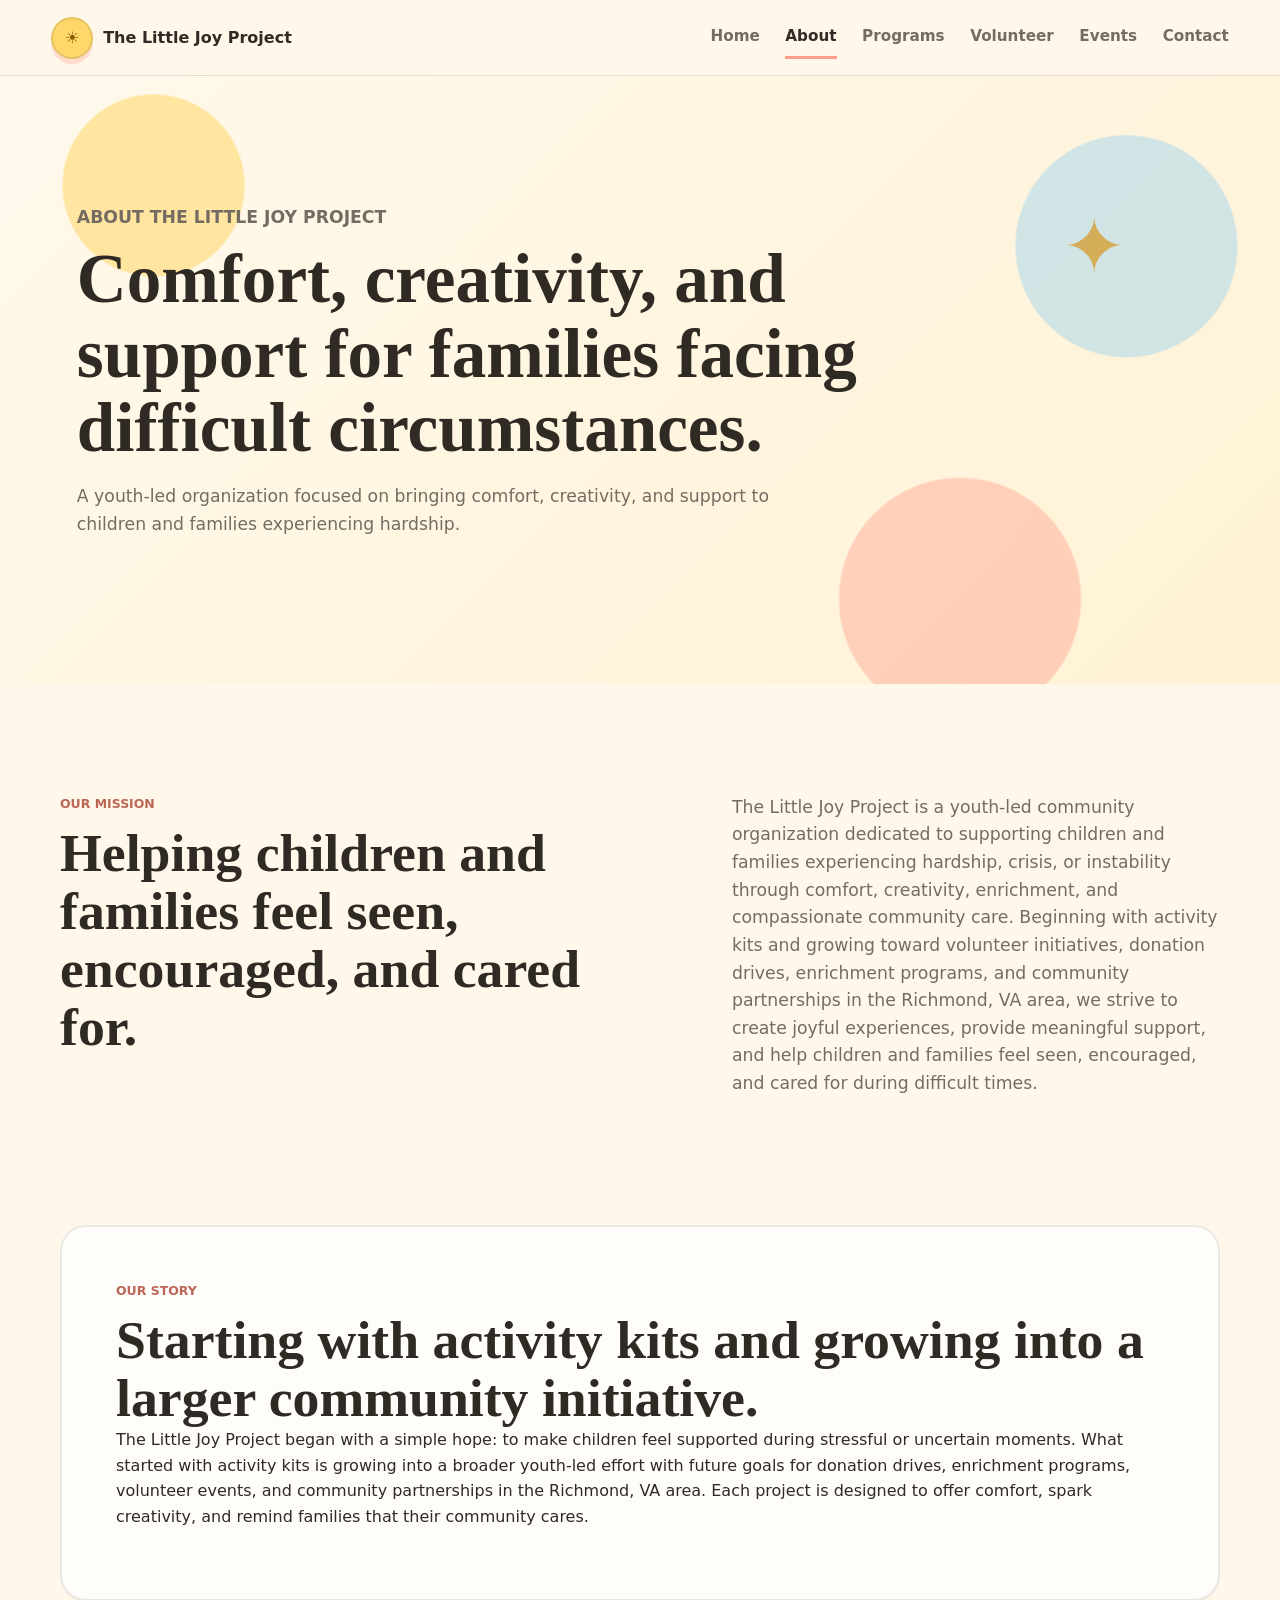
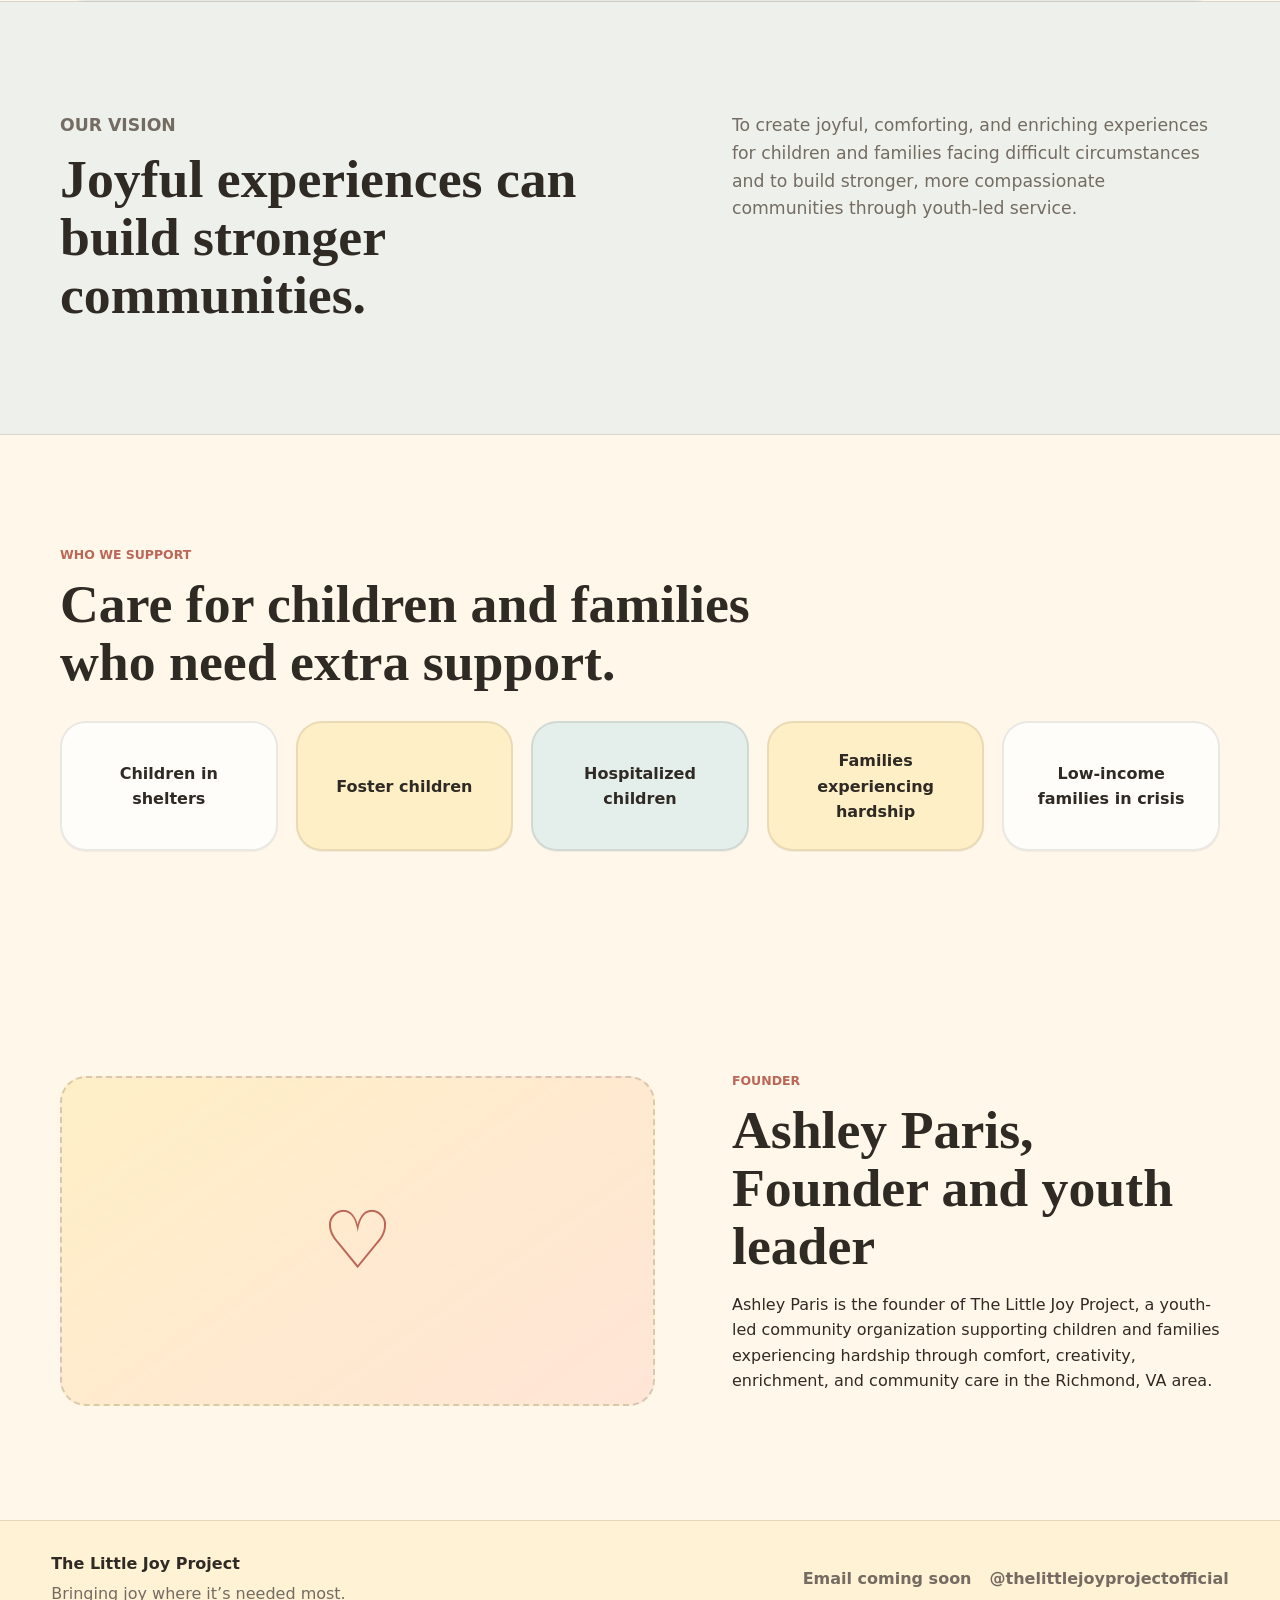
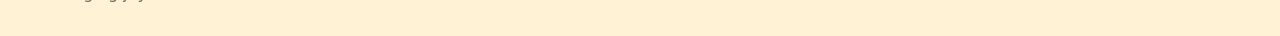
==== about.html @ b023414d "Add files via upload" ====
<!doctype html>
<html lang="en">
  <head>
    <meta charset="utf-8">
    <meta name="viewport" content="width=device-width, initial-scale=1">
    <title>About | The Little Joy Project</title>
    <meta name="description" content="Learn about The Little Joy Project, a youth-led organization supporting children and families experiencing hardship.">
    <link rel="stylesheet" href="styles.css">
  </head>
  <body>
    <header class="site-header">
      <a class="brand" href="index.html" aria-label="The Little Joy Project home"><span class="brand-mark">☀</span><span>The Little Joy Project</span></a>
      <button class="menu-button" type="button" aria-expanded="false" aria-controls="site-nav"><span></span><span></span><span></span><span class="sr-only">Menu</span></button>
      <nav id="site-nav" class="site-nav" aria-label="Main navigation">
        <a href="index.html">Home</a><a class="active" href="about.html">About</a><a href="programs.html">Programs</a><a href="volunteer.html">Volunteer</a><a href="events.html">Events</a><a href="contact.html">Contact</a>
      </nav>
    </header>
    <main>
      <section class="page-hero joy-field">
        <div class="sparkle sparkle-one">✦</div>
        <div class="page-hero-inner">
          <p class="eyebrow">About The Little Joy Project</p>
          <h1>Comfort, creativity, and support for families facing difficult circumstances.</h1>
          <p>A youth-led organization focused on bringing comfort, creativity, and support to children and families experiencing hardship.</p>
        </div>
      </section>

      <section class="section split">
        <div><p class="eyebrow">Our Mission</p><h2>Helping children and families feel seen, encouraged, and cared for.</h2></div>
        <div class="copy-block">
          <p>
            The Little Joy Project is a youth-led community organization dedicated to supporting
            children and families experiencing hardship, crisis, or instability through comfort,
            creativity, enrichment, and compassionate community care. Beginning with activity kits
            and growing toward volunteer initiatives, donation drives, enrichment programs, and
            community partnerships in the Richmond, VA area, we strive to create joyful experiences,
            provide meaningful support, and help children and families feel seen, encouraged, and
            cared for during difficult times.
          </p>
        </div>
      </section>

      <section class="section story-panel">
        <p class="eyebrow">Our Story</p>
        <h2>Starting with activity kits and growing into a larger community initiative.</h2>
        <p>
          The Little Joy Project began with a simple hope: to make children feel supported during
          stressful or uncertain moments. What started with activity kits is growing into a broader
          youth-led effort with future goals for donation drives, enrichment programs, volunteer
          events, and community partnerships in the Richmond, VA area. Each project is designed to
          offer comfort, spark creativity, and remind families that their community cares.
        </p>
      </section>

      <section class="section split soft-section">
        <div><p class="eyebrow">Our Vision</p><h2>Joyful experiences can build stronger communities.</h2></div>
        <p>
          To create joyful, comforting, and enriching experiences for children and families facing
          difficult circumstances and to build stronger, more compassionate communities through
          youth-led service.
        </p>
      </section>

      <section class="section">
        <div class="section-heading"><p class="eyebrow">Who We Support</p><h2>Care for children and families who need extra support.</h2></div>
        <div class="card-grid five">
          <article class="mini-card">Children in shelters</article>
          <article class="mini-card">Foster children</article>
          <article class="mini-card">Hospitalized children</article>
          <article class="mini-card">Families experiencing hardship</article>
          <article class="mini-card">Low-income families in crisis</article>
        </div>
      </section>

      <section class="section founder">
        <div class="founder-photo" aria-hidden="true">♡</div>
        <div>
          <p class="eyebrow">Founder</p>
          <h2>Ashley Paris, Founder and youth leader</h2>
          <p>
            Ashley Paris is the founder of The Little Joy Project, a youth-led community organization
            supporting children and families experiencing hardship through comfort, creativity,
            enrichment, and community care in the Richmond, VA area.
          </p>
        </div>
      </section>
    </main>
    <footer class="site-footer"><div><strong>The Little Joy Project</strong><p>Bringing joy where it’s needed most.</p></div><div class="footer-links"><span>Email coming soon</span><a href="https://www.instagram.com/thelittlejoyprojectofficial/" target="_blank" rel="noreferrer">@thelittlejoyprojectofficial</a></div></footer>
    <script src="script.js"></script>
  </body>
</html>
---- styles.css ----
:root {
  --ink: #2f2a24;
  --muted: #746c62;
  --cream: #fff8ea;
  --cream-deep: #f9edcf;
  --yellow: #ffd86b;
  --blue: #9fd3ee;
  --coral: #ff9d8b;
  --sage: #a8c9a1;
  --white: #ffffff;
  --line: rgba(101, 88, 72, 0.18);
  --shadow: 0 22px 60px rgba(122, 98, 54, 0.14);
  --radius: 26px;
}

* {
  box-sizing: border-box;
}

html {
  scroll-behavior: smooth;
}

body {
  margin: 0;
  background: var(--cream);
  color: var(--ink);
  font-family: "Trebuchet MS", "Avenir Next", ui-sans-serif, system-ui, sans-serif;
  line-height: 1.6;
}

a {
  color: inherit;
  text-decoration: none;
}

.sr-only {
  position: absolute;
  width: 1px;
  height: 1px;
  padding: 0;
  margin: -1px;
  overflow: hidden;
  clip: rect(0, 0, 0, 0);
  white-space: nowrap;
  border: 0;
}

.site-header {
  position: sticky;
  top: 0;
  z-index: 20;
  display: flex;
  align-items: center;
  justify-content: space-between;
  gap: 20px;
  padding: 16px clamp(18px, 4vw, 58px);
  background: rgba(255, 248, 234, 0.9);
  border-bottom: 1px solid var(--line);
  backdrop-filter: blur(18px);
}

.brand {
  display: inline-flex;
  align-items: center;
  gap: 10px;
  font-weight: 900;
  color: var(--ink);
}

.brand-mark {
  display: grid;
  place-items: center;
  width: 42px;
  height: 42px;
  border: 2px solid rgba(47, 42, 36, 0.12);
  border-radius: 50%;
  background: var(--yellow);
  color: #8a5a00;
  box-shadow: 0 5px 0 rgba(255, 157, 139, 0.3);
}

.site-nav {
  display: flex;
  align-items: center;
  gap: clamp(12px, 2vw, 26px);
  color: var(--muted);
  font-size: 0.95rem;
  font-weight: 800;
}

.site-nav a {
  padding: 8px 0;
  border-bottom: 3px solid transparent;
}

.site-nav a:hover,
.site-nav a.active {
  color: var(--ink);
  border-color: var(--coral);
}

.menu-button {
  display: none;
}

.joy-field {
  background:
    radial-gradient(circle at 12% 18%, rgba(255, 216, 107, 0.58) 0 90px, transparent 92px),
    radial-gradient(circle at 88% 28%, rgba(159, 211, 238, 0.48) 0 110px, transparent 112px),
    radial-gradient(circle at 75% 86%, rgba(255, 157, 139, 0.42) 0 120px, transparent 122px),
    linear-gradient(135deg, #fff9ec, #fff2d5);
}

.blue-wash {
  background: linear-gradient(135deg, rgba(159, 211, 238, 0.5), #fff8ea 62%);
}

.coral-wash {
  background: linear-gradient(135deg, rgba(255, 157, 139, 0.42), #fff8ea 62%);
}

.sage-wash {
  background: linear-gradient(135deg, rgba(168, 201, 161, 0.52), #fff8ea 62%);
}

.hero {
  position: relative;
  display: grid;
  grid-template-columns: minmax(0, 1fr) minmax(260px, 440px);
  align-items: center;
  gap: clamp(28px, 6vw, 78px);
  min-height: calc(100vh - 75px);
  padding: clamp(42px, 6vw, 86px) clamp(18px, 6vw, 84px);
  overflow: hidden;
}

.hero-content,
.page-hero-inner {
  position: relative;
  z-index: 2;
  max-width: 850px;
}

.eyebrow {
  margin: 0 0 10px;
  color: #bb6656;
  font-size: 0.78rem;
  font-weight: 900;
  letter-spacing: 0;
  text-transform: uppercase;
}

h1,
h2,
h3,
p {
  overflow-wrap: anywhere;
}

h1,
h2,
h3 {
  margin: 0;
  line-height: 1.08;
  letter-spacing: 0;
}

h1 {
  font-family: Georgia, "Times New Roman", serif;
  font-size: clamp(3rem, 6.8vw, 6.2rem);
}

h2 {
  font-family: Georgia, "Times New Roman", serif;
  font-size: clamp(2rem, 4.2vw, 4.5rem);
}

h3 {
  font-size: 1.22rem;
}

.tagline {
  margin: 10px 0 0;
  color: #89610c;
  font-size: clamp(1.35rem, 2.6vw, 2.2rem);
  font-weight: 900;
}

.hero-copy,
.page-hero p,
.copy-block,
.soft-section p,
.program-detail p,
.contact-info {
  color: var(--muted);
  font-size: 1.08rem;
}

.hero-copy {
  max-width: 760px;
  margin: 22px 0 0;
}

.hero-actions {
  display: flex;
  flex-wrap: wrap;
  gap: 14px;
  margin-top: 30px;
}

.button {
  display: inline-flex;
  align-items: center;
  justify-content: center;
  min-height: 50px;
  padding: 13px 22px;
  border: 2px solid transparent;
  border-radius: 999px;
  font-weight: 900;
  cursor: pointer;
  box-shadow: 0 7px 0 rgba(47, 42, 36, 0.08);
}

.button.primary {
  background: var(--coral);
  color: #3d251d;
}

.button.secondary {
  background: var(--white);
  border-color: rgba(47, 42, 36, 0.1);
  color: var(--ink);
}

.button.secondary.light {
  background: #fff6df;
}

.hero-card {
  position: relative;
  z-index: 2;
  padding: clamp(24px, 4vw, 38px);
  border: 2px solid rgba(47, 42, 36, 0.1);
  border-radius: var(--radius);
  background: rgba(255, 255, 255, 0.72);
  box-shadow: var(--shadow);
}

.hero-card p {
  margin: 24px 0 0;
  color: var(--muted);
  font-weight: 800;
}

.mini-illustration {
  display: grid;
  grid-template-columns: repeat(3, 76px);
  gap: 12px;
}

.mini-illustration span {
  display: grid;
  place-items: center;
  aspect-ratio: 1;
  border-radius: 28px;
  background: var(--cream-deep);
  font-size: 2rem;
}

.mini-illustration span:nth-child(2) {
  background: rgba(255, 157, 139, 0.36);
}

.mini-illustration span:nth-child(3) {
  background: rgba(159, 211, 238, 0.46);
}

.sparkle {
  position: absolute;
  color: #d8971f;
  font-size: clamp(2.4rem, 6vw, 5rem);
  opacity: 0.7;
}

.sparkle-one {
  top: 18%;
  right: 12%;
}

.sparkle-two {
  bottom: 15%;
  left: 8%;
}

.sun-doodle {
  position: absolute;
  right: clamp(18px, 7vw, 120px);
  top: 18%;
  width: clamp(130px, 22vw, 250px);
  aspect-ratio: 1;
  border: 4px dashed rgba(255, 216, 107, 0.86);
  border-radius: 50%;
}

.sun-doodle span {
  position: absolute;
  inset: 24%;
  border-radius: 50%;
  background: rgba(255, 216, 107, 0.6);
}

.section {
  width: min(1160px, calc(100% - 36px));
  margin: 0 auto;
  padding: clamp(62px, 9vw, 110px) 0;
}

.split,
.impact-grid,
.get-involved,
.contact-layout,
.program-detail,
.founder {
  display: grid;
  grid-template-columns: minmax(0, 1fr) minmax(280px, 0.82fr);
  gap: clamp(28px, 6vw, 82px);
  align-items: start;
}

.copy-block p,
.story-panel p,
.soft-section p,
.sign-up-panel p,
.upcoming p,
.contact-info p {
  margin-top: 0;
}

.text-link {
  display: inline-flex;
  margin-top: 10px;
  color: #916100;
  font-weight: 900;
  border-bottom: 3px solid var(--yellow);
}

.section-heading {
  max-width: 780px;
  margin-bottom: 30px;
}

.card-grid {
  display: grid;
  gap: 18px;
}

.card-grid.three {
  grid-template-columns: repeat(3, minmax(0, 1fr));
}

.card-grid.five {
  grid-template-columns: repeat(5, minmax(0, 1fr));
}

.program-card,
.mini-card,
.story-panel,
.sign-up-panel,
.upcoming,
.contact-form {
  border: 2px solid rgba(47, 42, 36, 0.1);
  border-radius: var(--radius);
  background: rgba(255, 255, 255, 0.74);
  box-shadow: 0 1px 0 rgba(47, 42, 36, 0.06);
}

.program-card {
  padding: clamp(22px, 4vw, 34px);
}

.program-card p {
  color: var(--muted);
  margin-bottom: 0;
}

.yellow {
  background: linear-gradient(145deg, rgba(255, 216, 107, 0.34), rgba(255, 255, 255, 0.72));
}

.blue {
  background: linear-gradient(145deg, rgba(159, 211, 238, 0.38), rgba(255, 255, 255, 0.72));
}

.coral {
  background: linear-gradient(145deg, rgba(255, 157, 139, 0.34), rgba(255, 255, 255, 0.72));
}

.card-icon {
  display: grid;
  place-items: center;
  width: 62px;
  height: 62px;
  margin-bottom: 36px;
  border-radius: 22px;
  background: var(--white);
  box-shadow: inset 0 0 0 2px rgba(47, 42, 36, 0.08);
  font-size: 1.7rem;
}

.impact-band {
  background: #f1f8ee;
  border-top: 1px solid var(--line);
  border-bottom: 1px solid var(--line);
}

.impact-list {
  display: grid;
  gap: 14px;
  padding: 0;
  margin: 0;
  list-style: none;
}

.impact-list li {
  display: grid;
  grid-template-columns: 120px 1fr;
  align-items: center;
  gap: 18px;
  padding: 18px;
  border-radius: 20px;
  background: var(--white);
}

.impact-list strong {
  color: #54764d;
  font-size: 1.35rem;
}

.impact-list span {
  color: var(--muted);
  font-weight: 800;
}

.get-involved {
  align-items: center;
}

.page-hero {
  position: relative;
  min-height: 430px;
  display: grid;
  align-items: end;
  padding: clamp(74px, 10vw, 128px) clamp(18px, 6vw, 84px);
  overflow: hidden;
}

.page-hero h1 {
  max-width: 980px;
  font-size: clamp(2.7rem, 5.4vw, 5.4rem);
}

.page-hero p {
  max-width: 760px;
}

.story-panel,
.sign-up-panel,
.upcoming {
  padding: clamp(28px, 5vw, 54px);
}

.soft-section {
  width: 100%;
  max-width: none;
  padding-left: max(18px, calc((100% - 1160px) / 2));
  padding-right: max(18px, calc((100% - 1160px) / 2));
  background: rgba(159, 211, 238, 0.18);
  border-top: 1px solid var(--line);
  border-bottom: 1px solid var(--line);
}

.mini-card {
  display: grid;
  min-height: 130px;
  place-items: center;
  padding: 20px;
  text-align: center;
  color: var(--ink);
  font-weight: 900;
}

.mini-card:nth-child(2n) {
  background: rgba(255, 216, 107, 0.28);
}

.mini-card:nth-child(3n) {
  background: rgba(159, 211, 238, 0.28);
}

.founder {
  align-items: center;
}

.founder-photo {
  display: grid;
  place-items: center;
  min-height: 330px;
  border: 2px dashed rgba(47, 42, 36, 0.18);
  border-radius: var(--radius);
  background: linear-gradient(145deg, rgba(255, 216, 107, 0.28), rgba(255, 157, 139, 0.2));
  color: #bb6656;
  font-size: 5rem;
}

.program-detail {
  padding: clamp(28px, 5vw, 54px);
  border-radius: var(--radius);
  border: 2px solid rgba(47, 42, 36, 0.1);
}

.pill-list {
  display: flex;
  flex-wrap: wrap;
  align-content: start;
  gap: 12px;
  padding: 0;
  margin: 0;
  list-style: none;
}

.pill-list li {
  padding: 11px 15px;
  border-radius: 999px;
  background: rgba(255, 255, 255, 0.72);
  border: 1px solid rgba(47, 42, 36, 0.1);
  color: var(--muted);
  font-weight: 900;
}

.contact-info {
  display: grid;
  align-content: start;
  gap: 14px;
}

.contact-info a {
  color: #8b5c00;
  font-weight: 900;
}

.contact-form {
  display: grid;
  gap: 16px;
  padding: clamp(22px, 4vw, 34px);
  box-shadow: var(--shadow);
}

label {
  display: grid;
  gap: 8px;
  color: var(--muted);
  font-size: 0.94rem;
  font-weight: 900;
}

input,
textarea {
  width: 100%;
  border: 2px solid rgba(47, 42, 36, 0.12);
  border-radius: 16px;
  background: #fffdf8;
  color: var(--ink);
  font: inherit;
  padding: 13px 14px;
  outline: none;
}

input:focus,
textarea:focus {
  border-color: var(--blue);
  box-shadow: 0 0 0 4px rgba(159, 211, 238, 0.28);
}

.contact-form .button {
  width: 100%;
  border: 0;
}

.form-status {
  min-height: 24px;
  margin: 0;
  color: #54764d;
  font-weight: 900;
}

.site-footer {
  display: flex;
  justify-content: space-between;
  gap: 22px;
  padding: 30px clamp(18px, 4vw, 58px);
  background: #fff2d5;
  border-top: 1px solid var(--line);
  color: var(--muted);
}

.site-footer strong {
  color: var(--ink);
}

.site-footer p {
  margin: 4px 0 0;
}

.footer-links {
  display: flex;
  flex-wrap: wrap;
  gap: 18px;
  align-items: center;
  font-weight: 900;
}

@media (max-width: 980px) {
  .hero,
  .split,
  .impact-grid,
  .get-involved,
  .contact-layout,
  .program-detail,
  .founder {
    grid-template-columns: 1fr;
  }

  .card-grid.three,
  .card-grid.five {
    grid-template-columns: repeat(2, minmax(0, 1fr));
  }

  .hero {
    min-height: auto;
  }
}

@media (max-width: 760px) {
  .site-header {
    align-items: flex-start;
  }

  .brand span:last-child {
    max-width: 210px;
    white-space: nowrap;
    overflow: hidden;
    text-overflow: ellipsis;
  }

  .menu-button {
    display: grid;
    gap: 5px;
    width: 44px;
    height: 42px;
    place-content: center;
    border: 2px solid rgba(47, 42, 36, 0.12);
    border-radius: 16px;
    background: var(--white);
    padding: 0;
  }

  .menu-button span:not(.sr-only) {
    display: block;
    width: 19px;
    height: 2px;
    background: var(--ink);
  }

  .site-nav {
    position: absolute;
    top: 75px;
    left: 18px;
    right: 18px;
    display: none;
    flex-direction: column;
    align-items: stretch;
    gap: 0;
    padding: 10px;
    border: 1px solid var(--line);
    border-radius: 22px;
    background: rgba(255, 253, 248, 0.98);
    box-shadow: var(--shadow);
  }

  .site-nav.is-open {
    display: flex;
  }

  .site-nav a {
    padding: 12px;
  }

  .hero {
    padding-top: 56px;
  }

  .mini-illustration {
    grid-template-columns: repeat(3, 1fr);
  }

  .impact-list li {
    grid-template-columns: 1fr;
    gap: 4px;
  }

  .site-footer {
    flex-direction: column;
  }
}

@media (max-width: 560px) {
  .card-grid.three,
  .card-grid.five {
    grid-template-columns: 1fr;
  }

  .button {
    width: 100%;
  }

  .hero-card {
    padding: 20px;
  }
}
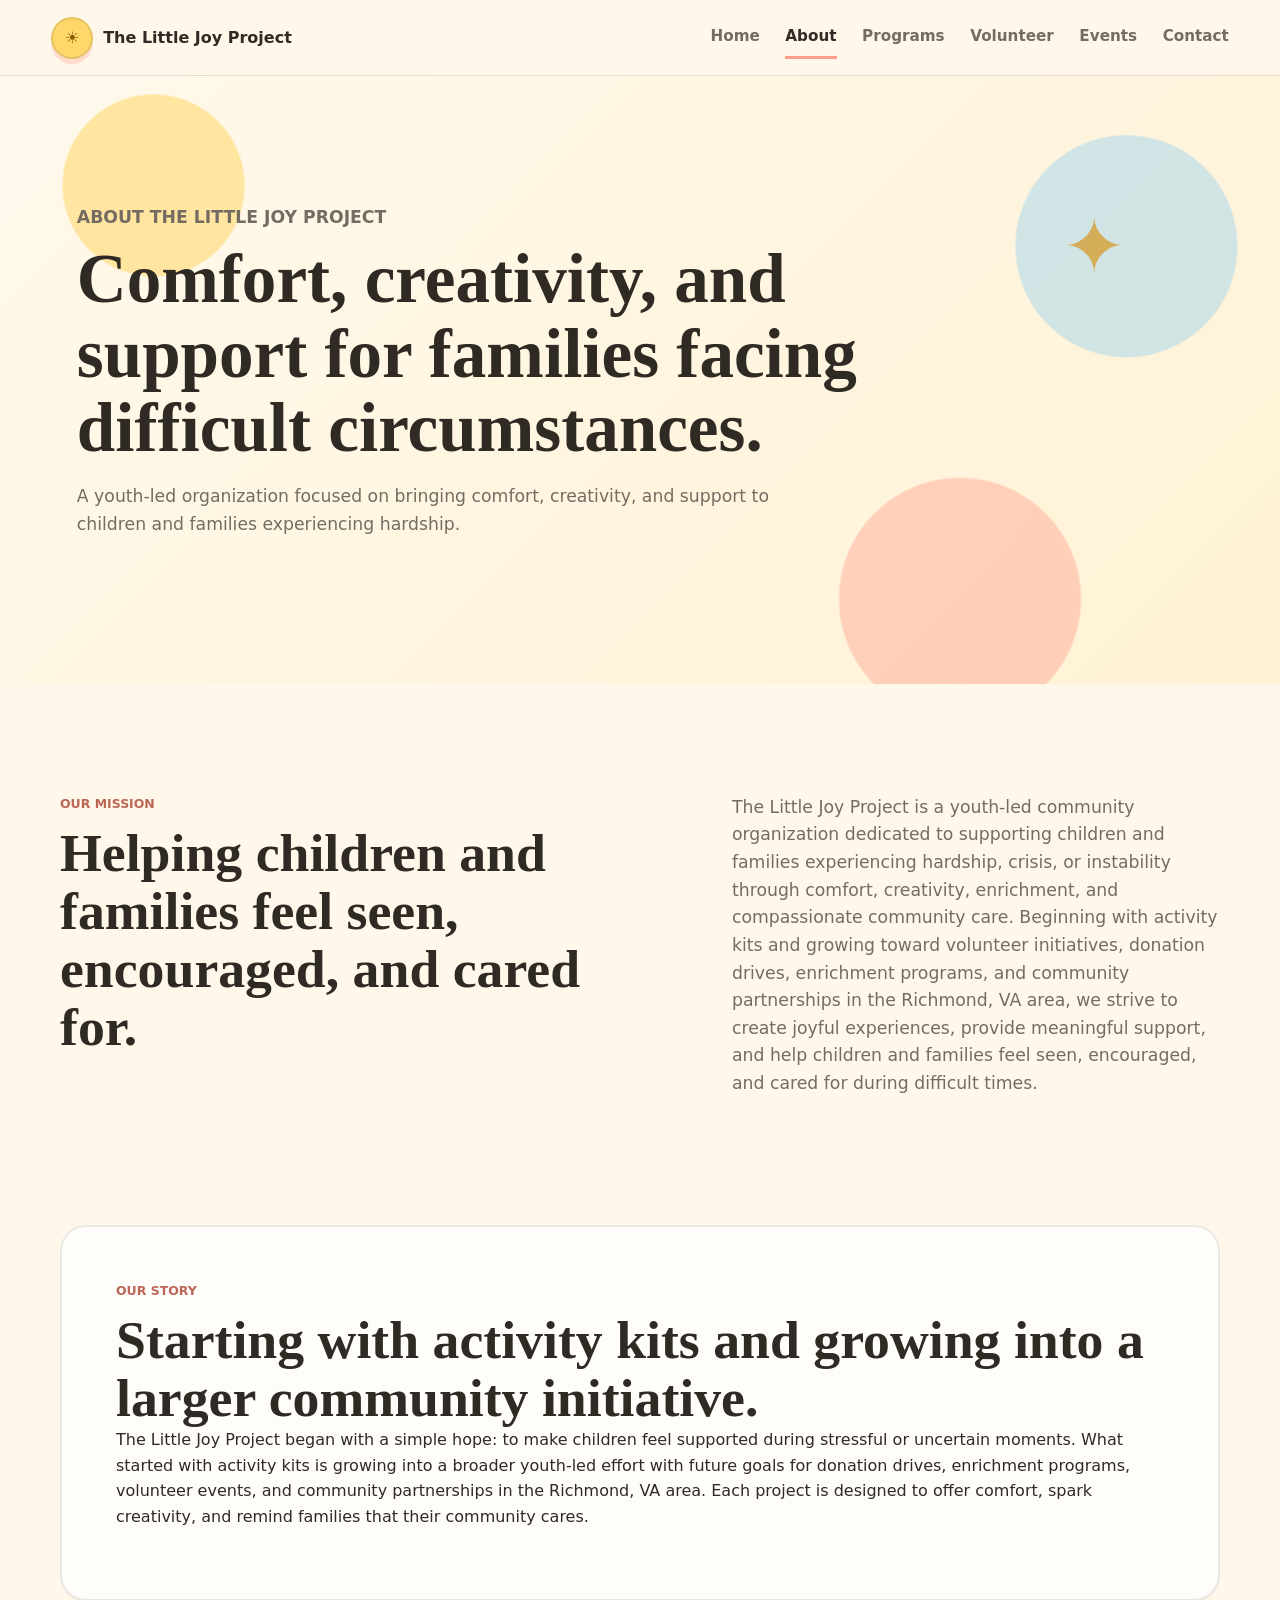
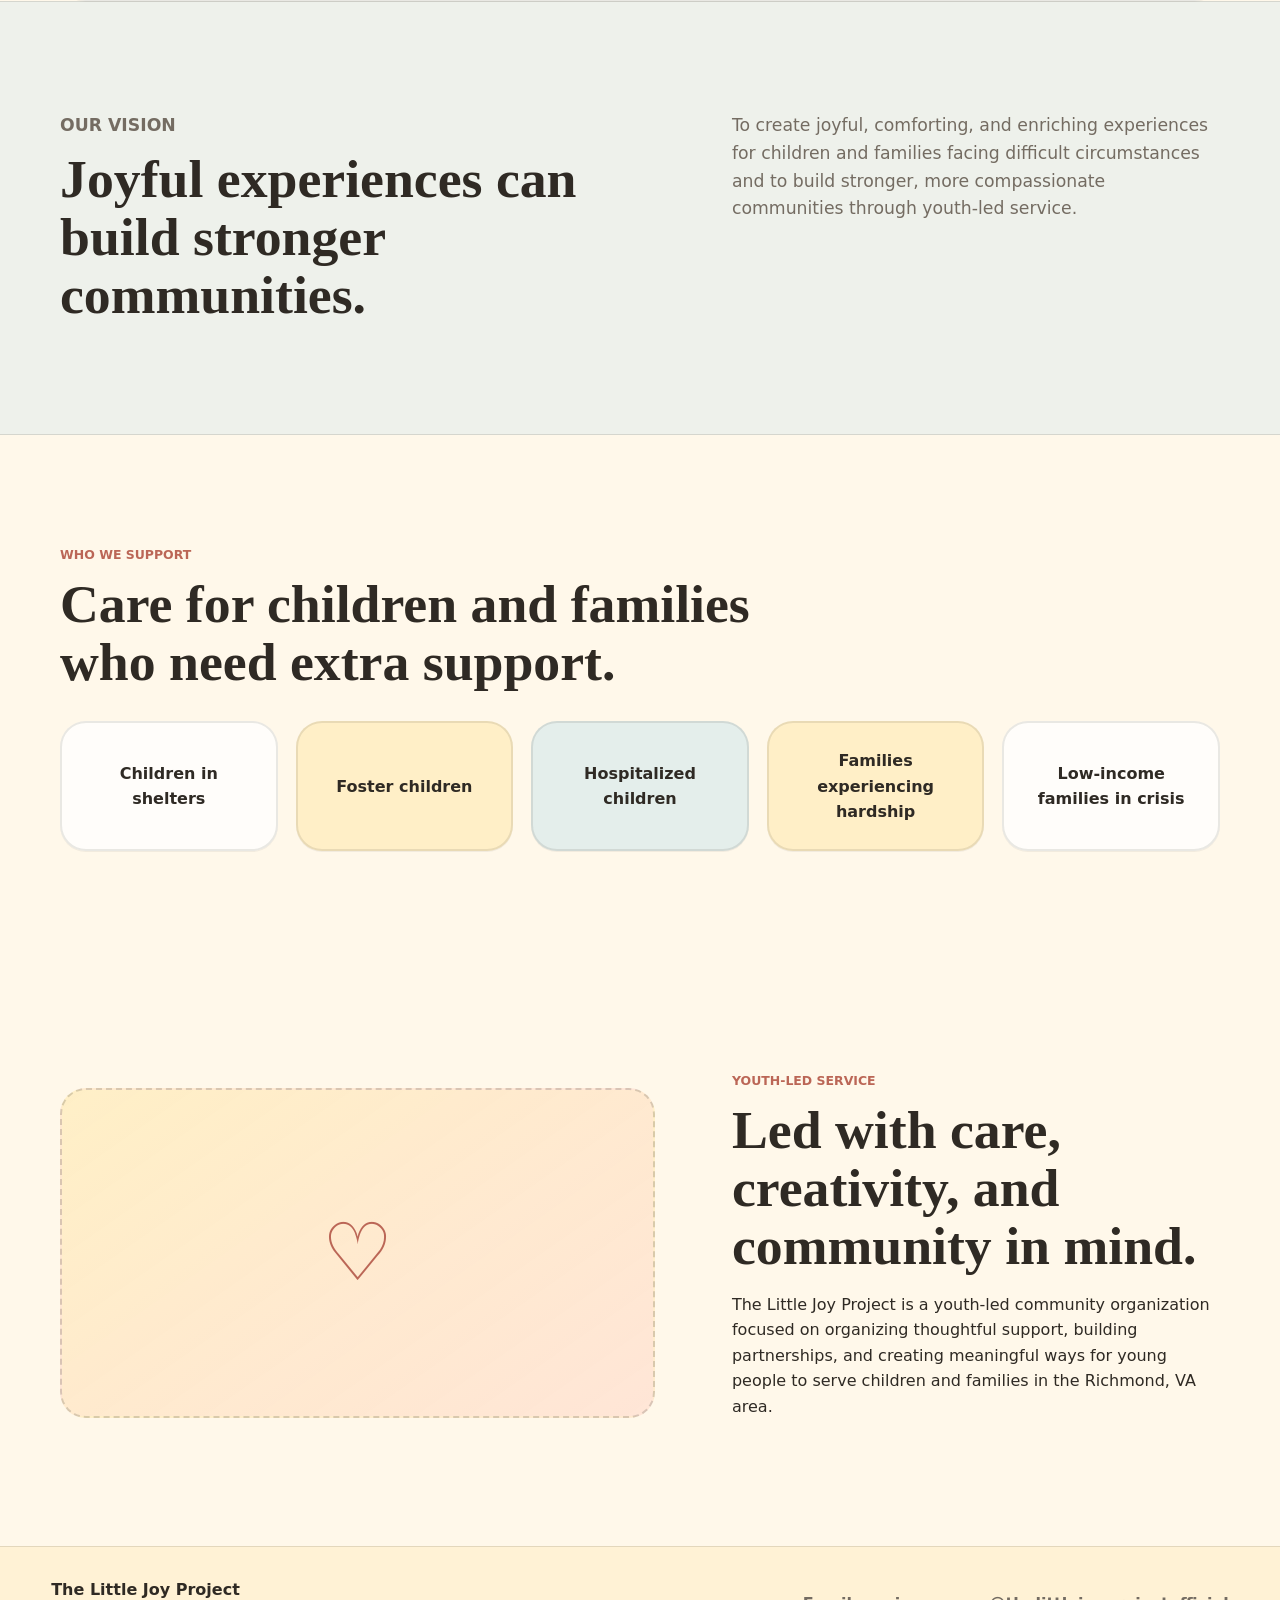
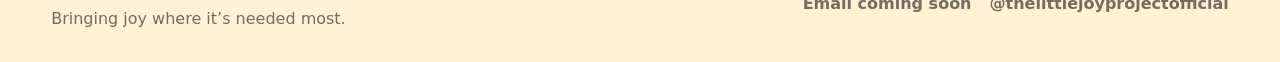
==== commit 55d78062: "Add files via upload" ====
--- a/about.html
+++ b/about.html
@@ -75,12 +75,12 @@
       <section class="section founder">
         <div class="founder-photo" aria-hidden="true">♡</div>
         <div>
-          <p class="eyebrow">Founder</p>
-          <h2>Ashley Paris, Founder and youth leader</h2>
+          <p class="eyebrow">Youth-Led Service</p>
+          <h2>Led with care, creativity, and community in mind.</h2>
           <p>
-            Ashley Paris is the founder of The Little Joy Project, a youth-led community organization
-            supporting children and families experiencing hardship through comfort, creativity,
-            enrichment, and community care in the Richmond, VA area.
+            The Little Joy Project is a youth-led community organization focused on organizing
+            thoughtful support, building partnerships, and creating meaningful ways for young people
+            to serve children and families in the Richmond, VA area.
           </p>
         </div>
       </section>
